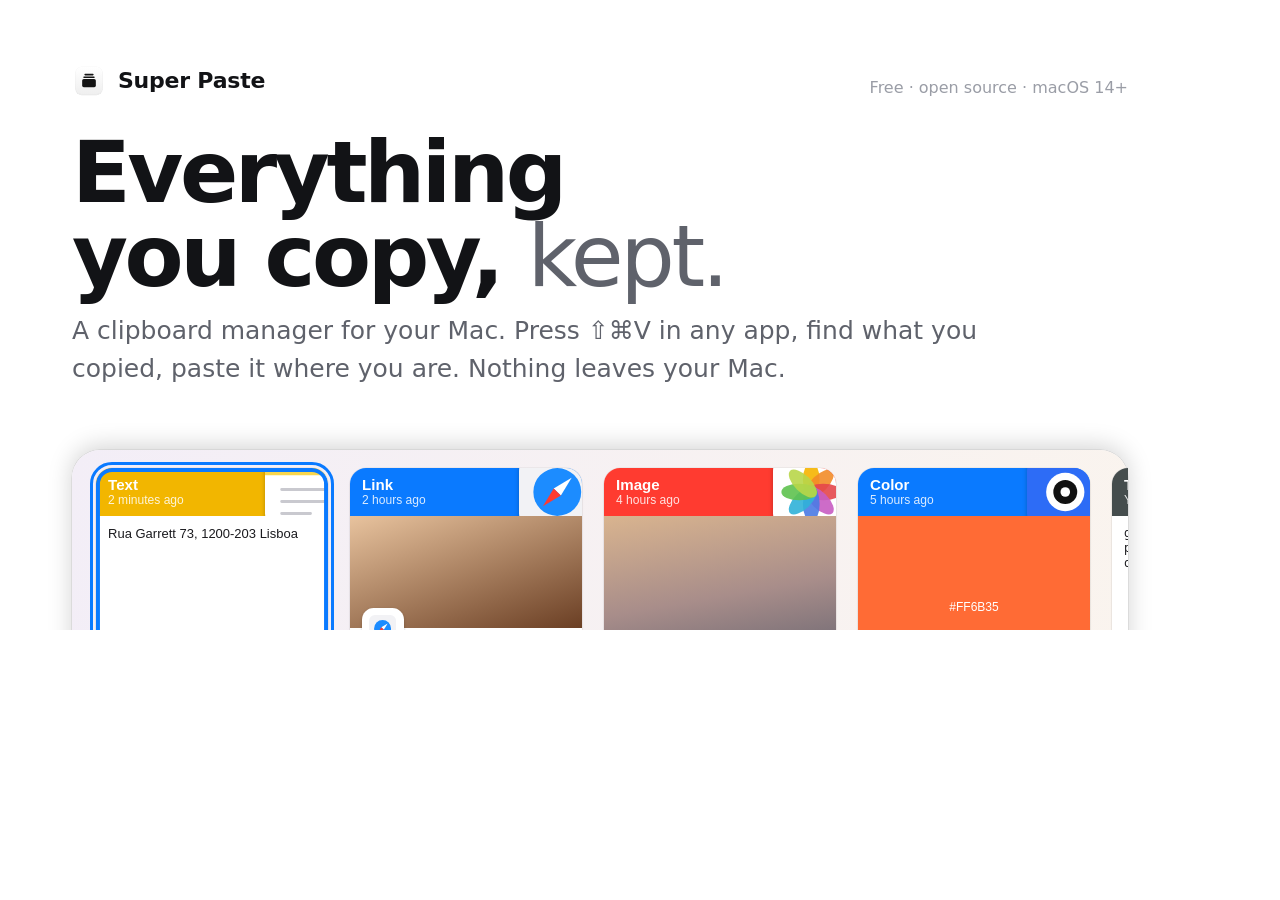
==== website/og.html @ 0ab84633 "Website: a desktop-scene hero and a section for every feature A coded macOS desktop in which a copy " ====
<!doctype html>
<html lang="en"><head><meta charset="utf-8"><title>og image source: render at 1200×630 for og.png</title>
<link rel="stylesheet" href="styles.css">
<style>
  html, body { margin: 0; width: 1200px; height: 630px; overflow: hidden; background: #fff; }
  .og { position: relative; width: 1200px; height: 630px; padding: 64px 72px 0; }
  .og .brand { font-size: 22px; gap: 12px; }
  .og .brand img { width: 34px; height: 34px; }
  .og h1 { margin: 24px 0 14px; font-size: 86px; }
  .og .lead { font-size: 25px; max-width: 920px; }
  .og .strip { left: 72px; right: 72px; bottom: -120px; height: 300px; transform: none; z-index: 1; border-radius: 28px; }
  .og .cards { padding: 18px 24px; gap: 22px; }
  .og .cards .card { --side: 232px; width: 232px; height: 232px; }
  .og .fine { position: absolute; right: 72px; top: 76px; font-size: 16px; }
</style></head>
<body>
<svg width="0" height="0" style="position:absolute" aria-hidden="true"><defs>
<symbol id="ic-safari" viewBox="0 0 64 64"><rect width="64" height="64" rx="14" fill="#F2F2F5"/><circle cx="32" cy="32" r="20" fill="#1C8CFF"/><path d="M44 20 L35 35 L29 29 Z" fill="#fff"/><path d="M20 44 L29 29 L35 35 Z" fill="#FF3B30"/></symbol>
<symbol id="ic-notes" viewBox="0 0 64 64"><rect width="64" height="64" rx="14" fill="#fff"/><rect width="64" height="18" fill="#F9D64C"/><rect width="64" height="14" rx="14" fill="#F9D64C"/><path d="M14 30h36M14 40h36M14 50h24" stroke="#C9C9CF" stroke-width="2.5" stroke-linecap="round"/></symbol>
<symbol id="ic-mail" viewBox="0 0 64 64"><rect width="64" height="64" rx="14" fill="#2F86F6"/><rect x="12" y="18" width="40" height="28" rx="5" fill="#fff"/><path d="M14 22 L32 36 L50 22" fill="none" stroke="#1E7CF2" stroke-width="2.5" stroke-linejoin="round"/></symbol>
<symbol id="ic-photos" viewBox="0 0 64 64"><rect width="64" height="64" rx="14" fill="#fff"/><g transform="translate(32 32)"><ellipse rx="7" ry="15" cy="-10" fill="#F5B400" opacity=".9"/><ellipse rx="7" ry="15" cy="-10" fill="#F28C28" opacity=".9" transform="rotate(45)"/><ellipse rx="7" ry="15" cy="-10" fill="#E5464B" opacity=".9" transform="rotate(90)"/><ellipse rx="7" ry="15" cy="-10" fill="#C85CC2" opacity=".9" transform="rotate(135)"/><ellipse rx="7" ry="15" cy="-10" fill="#4B7BE5" opacity=".9" transform="rotate(180)"/><ellipse rx="7" ry="15" cy="-10" fill="#30B2D9" opacity=".9" transform="rotate(225)"/><ellipse rx="7" ry="15" cy="-10" fill="#5FC24F" opacity=".9" transform="rotate(270)"/><ellipse rx="7" ry="15" cy="-10" fill="#B8D64A" opacity=".9" transform="rotate(315)"/></g></symbol>
<symbol id="ic-meter" viewBox="0 0 64 64"><rect width="64" height="64" rx="14" fill="#2D6CF6"/><circle cx="32" cy="32" r="16" fill="#fff"/><circle cx="32" cy="32" r="10" fill="#111"/><circle cx="32" cy="32" r="4" fill="#fff"/></symbol>
<symbol id="ic-terminal" viewBox="0 0 64 64"><rect width="64" height="64" rx="14" fill="#2B2B2E"/><rect x="6" y="10" width="52" height="44" rx="6" fill="#111"/><path d="M14 22l8 6-8 6" fill="none" stroke="#fff" stroke-width="3" stroke-linecap="round" stroke-linejoin="round"/><path d="M26 36h12" stroke="#fff" stroke-width="3" stroke-linecap="round"/></symbol>
</defs></svg>
<div class="og">
  <a class="brand"><img src="icon.svg" alt="">Super Paste</a>
  <span class="fine">Free · open source · macOS 14+</span>
  <h1>Everything you copy, <span class="lite">kept.</span></h1>
  <p class="lead">A clipboard manager for your Mac. Press ⇧⌘V in any app, find what you copied, paste it where you are. Nothing leaves your Mac.</p>
  <div class="strip open" style="--k: 12px">
    <div class="cards">
      <article class="card sel"><div class="card-hd" style="--hdr:#F2B600"><div class="lab"><b>Text</b><span>2 minutes ago</span></div><svg class="app" viewBox="0 0 64 64"><use href="#ic-notes"/></svg></div><div class="card-bd text">Rua Garrett 73, 1200-203 Lisboa</div><div class="card-ft">31 characters</div></article>
      <article class="card"><div class="card-hd" style="--hdr:#0A7AFF"><div class="lab"><b>Link</b><span>2 hours ago</span></div><svg class="app" viewBox="0 0 64 64"><use href="#ic-safari"/></svg></div><div class="card-bd link"><div class="pv" style="--pv:linear-gradient(160deg,#e8c39e,#6b3f24)"><div class="fav"><svg viewBox="0 0 64 64"><use href="#ic-safari"/></svg></div></div><div class="meta"><b>Cabin near Muir Woods with a view</b><span>airbnb.com</span></div></div></article>
      <article class="card"><div class="card-hd" style="--hdr:#FF3B30"><div class="lab"><b>Image</b><span>4 hours ago</span></div><svg class="app" viewBox="0 0 64 64"><use href="#ic-photos"/></svg></div><div class="card-bd image" style="--img:linear-gradient(170deg,#d9b48f,#a88d8a 45%,#4f5566)"><span class="pill">4032 × 3024</span></div></article>
      <article class="card"><div class="card-hd" style="--hdr:#0A7AFF"><div class="lab"><b>Color</b><span>5 hours ago</span></div><svg class="app" viewBox="0 0 64 64"><use href="#ic-meter"/></svg></div><div class="card-bd color" style="--c:#FF6B35;--on:#fff">#FF6B35</div></article>
      <article class="card"><div class="card-hd" style="--hdr:#454D4D"><div class="lab"><b>Text</b><span>Yesterday</span></div><svg class="app" viewBox="0 0 64 64"><use href="#ic-terminal"/></svg></div><div class="card-bd text mono">git rebase -i HEAD~3 && git push --force-with-lease origin strip</div><div class="card-ft">64 characters</div></article>
    </div>
  </div>
</div>
</body></html>
---- website/styles.css ----
/* Super Paste website.
   Type: Onest (display + body), JetBrains Mono (keys, tokens, code).
   Colour: a clean base with the product's own card-header family as the accent set; the selection-ring blue is the
   one UI accent. Every demo is built from the same .card component the strip uses. */

@font-face {
  font-family: "Onest";
  src: url("fonts/onest.woff2") format("woff2");
  font-weight: 300 800;
  font-display: swap;
}
@font-face {
  font-family: "JetBrains Mono";
  src: url("fonts/jetbrains-mono.woff2") format("woff2");
  font-weight: 400 600;
  font-display: swap;
}

:root {
  color-scheme: light;
  --bg: #FFFFFF;
  --bg-2: #F5F5F8;
  --bg-3: #EBEBF0;
  --ink: #121316;
  --ink-2: #5F626B;
  --ink-3: #9A9DA6;
  --hair: #E4E5EA;
  --hair-2: #D2D3D9;
  --card: #FFFFFF;
  --accent: #0A7AFF;
  --accent-ink: #FFFFFF;
  --strip-a: #F3EEF7;
  --strip-b: #FAF4EE;
  --strip-ink: #1A1A1E;
  --glass: rgba(255, 255, 255, 0.55);
  --shadow: 0 1px 2px rgba(10, 12, 20, 0.06), 0 8px 24px -12px rgba(10, 12, 20, 0.18);
  --shadow-lg: 0 2px 4px rgba(10, 12, 20, 0.06), 0 30px 60px -30px rgba(10, 12, 20, 0.35);
  --check-a: #FFFFFF;
  --check-b: #E8E8EC;

  /* Card header family: SPColor.pinboardHex and AppColor.known, with #62A9F5/#F0554D remapped to the system colours. */
  --h-blue: #0A7AFF;
  --h-red: #FF3B30;
  --h-orange: #FA9214;
  --h-yellow: #FAB700;
  --h-green: #52CC64;
  --h-purple: #B663E0;
  --h-pink: #FA506F;
  --h-gray: #8F8F93;
  --h-terminal: #454D4D;
  --h-notes: #F2B600;

  --display: "Onest", ui-sans-serif, system-ui, -apple-system, sans-serif;
  --sans: "Onest", ui-sans-serif, system-ui, -apple-system, sans-serif;
  --mono: "JetBrains Mono", ui-monospace, "SF Mono", Menlo, monospace;
  --ui: -apple-system, BlinkMacSystemFont, "SF Pro Text", "Helvetica Neue", "Onest", sans-serif;

  --gutter: clamp(16px, 4vw, 48px);
  --max: 1200px;
  --ease: cubic-bezier(0.2, 0.8, 0.2, 1);
  --nav-h: 56px;
}

@media (prefers-color-scheme: dark) {
  :root:not([data-theme="light"]) {
    color-scheme: dark;
    --bg: #0E0F12;
    --bg-2: #16171B;
    --bg-3: #1F2026;
    --ink: #F1F1F4;
    --ink-2: #A3A6B0;
    --ink-3: #6B6E78;
    --hair: #26272E;
    --hair-2: #34353D;
    --card: #1C1C1E;
    --accent: #3B8EFF;
    --strip-a: #1C1724;
    --strip-b: #221B1E;
    --strip-ink: #F2F2F4;
    --glass: rgba(30, 30, 36, 0.6);
    --shadow: 0 1px 2px rgba(0, 0, 0, 0.4), 0 8px 24px -12px rgba(0, 0, 0, 0.6);
    --shadow-lg: 0 2px 4px rgba(0, 0, 0, 0.5), 0 30px 60px -30px rgba(0, 0, 0, 0.8);
    --check-a: #2A2A2E;
    --check-b: #1E1E22;
    --h-gray: #98989D;
  }
}
:root[data-theme="dark"] {
  color-scheme: dark;
  --bg: #0E0F12;
  --bg-2: #16171B;
  --bg-3: #1F2026;
  --ink: #F1F1F4;
  --ink-2: #A3A6B0;
  --ink-3: #6B6E78;
  --hair: #26272E;
  --hair-2: #34353D;
  --card: #1C1C1E;
  --accent: #3B8EFF;
  --strip-a: #1C1724;
  --strip-b: #221B1E;
  --strip-ink: #F2F2F4;
  --glass: rgba(30, 30, 36, 0.6);
  --shadow: 0 1px 2px rgba(0, 0, 0, 0.4), 0 8px 24px -12px rgba(0, 0, 0, 0.6);
  --shadow-lg: 0 2px 4px rgba(0, 0, 0, 0.5), 0 30px 60px -30px rgba(0, 0, 0, 0.8);
  --check-a: #2A2A2E;
  --check-b: #1E1E22;
  --h-gray: #98989D;
}

/* ---------- Base ---------- */

*, *::before, *::after { box-sizing: border-box; }
html { -webkit-text-size-adjust: 100%; scroll-behavior: smooth; scroll-padding-top: calc(var(--nav-h) + 16px); }
@media (prefers-reduced-motion: reduce) { html { scroll-behavior: auto; } }

body {
  margin: 0;
  background: var(--bg);
  color: var(--ink);
  font: 400 16px/1.55 var(--sans);
  -webkit-font-smoothing: antialiased;
  text-rendering: optimizeLegibility;
  overflow-x: clip;
}

a { color: inherit; text-decoration: underline; text-decoration-color: var(--hair-2); text-underline-offset: 3px; text-decoration-thickness: 1px; }
a:hover { text-decoration-color: currentColor; }
p { margin: 0 0 1em; text-wrap: pretty; }
h1, h2, h3, h4 { margin: 0; font-family: var(--display); text-wrap: balance; }
strong { font-weight: 600; }
code { font: 0.9em/1.4 var(--mono); }
p code, li code, td code, dd code { overflow-wrap: anywhere; padding: 1px 6px; border-radius: 6px; background: var(--bg-3); color: var(--ink); font-size: 0.85em; }
ul, ol { padding-left: 1.2em; }
:focus-visible { outline: 2px solid var(--accent); outline-offset: 3px; border-radius: 4px; }
button { font: inherit; color: inherit; }
img, svg { display: block; }
hr { border: 0; border-top: 1px solid var(--hair); margin: 0; }

.vh { position: absolute !important; width: 1px; height: 1px; margin: -1px; padding: 0; border: 0; overflow: hidden; clip: rect(0 0 0 0); white-space: nowrap; }
.skip { position: absolute; left: 16px; top: -64px; z-index: 100; padding: 10px 14px; border-radius: 8px; background: var(--ink); color: var(--bg); text-decoration: none; }
.skip:focus { top: 12px; }

.wrap { max-width: var(--max); margin: 0 auto; padding: 0 var(--gutter); }

kbd {
  display: inline-flex; align-items: center; justify-content: center;
  min-width: 1.75em; height: 1.75em; padding: 0 0.45em;
  border: 1px solid var(--hair-2); border-bottom-width: 2px; border-radius: 6px;
  background: var(--bg); color: var(--ink);
  font: 500 0.82em/1 var(--mono), system-ui;
  white-space: nowrap; vertical-align: -0.2em;
}
kbd + kbd { margin-left: 3px; }

/* Buttons */
.btn {
  display: inline-flex; align-items: center; gap: 8px;
  height: 44px; padding: 0 20px; border-radius: 12px; border: 1px solid transparent;
  font-weight: 600; font-size: 15px; text-decoration: none; cursor: pointer; white-space: nowrap;
  transition: transform 0.15s var(--ease), background 0.15s, border-color 0.15s;
}
.btn:active { transform: translateY(1px); }
.btn-primary { background: var(--ink); color: var(--bg); }
.btn-primary:hover { background: var(--accent); color: #fff; }
.btn-quiet { background: var(--bg); border-color: var(--hair-2); }
.btn-quiet:hover { background: var(--bg-2); }
.btn-sm { height: 34px; padding: 0 12px; font-size: 13px; border-radius: 9px; }
.btn[disabled] { opacity: 0.45; cursor: default; pointer-events: none; }

/* ---------- Nav ---------- */

.nav {
  position: sticky; top: 0; z-index: 50;
  height: var(--nav-h);
  background: color-mix(in srgb, var(--bg) 80%, transparent);
  backdrop-filter: saturate(1.4) blur(14px); -webkit-backdrop-filter: saturate(1.4) blur(14px);
  border-bottom: 1px solid var(--hair);
}
.nav .wrap { display: grid; grid-template-columns: auto 1fr auto; align-items: center; gap: 16px; height: 100%; }
.brand { display: inline-flex; align-items: center; gap: 10px; font-weight: 700; text-decoration: none; letter-spacing: -0.01em; }
.brand img { width: 26px; height: 26px; }
.nav-links { display: flex; min-width: 0; gap: 0; overflow-x: auto; scrollbar-width: none; -ms-overflow-style: none; mask-image: linear-gradient(90deg, transparent, #000 12px, #000 calc(100% - 12px), transparent); padding: 0 12px; }
.nav-links::-webkit-scrollbar { display: none; }
.nav-links a { flex: none; padding: 6px 8px; border-radius: 8px; font-size: 13px; font-weight: 500; color: var(--ink-2); text-decoration: none; }
.nav-links a:hover { color: var(--ink); background: var(--bg-2); }
.nav-links a[aria-current="true"] { color: var(--ink); background: var(--bg-3); }
.nav-end { display: flex; align-items: center; gap: 8px; }
.icon-btn { display: inline-grid; place-items: center; width: 36px; height: 36px; border-radius: 10px; border: 1px solid transparent; background: transparent; cursor: pointer; }
.icon-btn:hover { background: var(--bg-2); border-color: var(--hair); }
.icon-btn svg { width: 18px; height: 18px; fill: none; stroke: currentColor; stroke-width: 1.8; stroke-linecap: round; stroke-linejoin: round; }
.theme-btn .moon { display: none; }
:root[data-theme="dark"] .theme-btn .sun { display: none; }
:root[data-theme="dark"] .theme-btn .moon { display: block; }
@media (prefers-color-scheme: dark) {
  :root:not([data-theme="light"]) .theme-btn .sun { display: none; }
  :root:not([data-theme="light"]) .theme-btn .moon { display: block; }
}
.nav .btn { height: 36px; padding: 0 14px; font-size: 14px; border-radius: 10px; }
@media (max-width: 720px) { .nav .btn-label { display: none; } .nav .btn { width: 36px; padding: 0; justify-content: center; } }

/* ---------- Hero ---------- */

.hero { padding-top: clamp(40px, 7vw, 96px); }
.hero-copy { max-width: 840px; }
.eyebrow {
  display: inline-flex; align-items: center; flex-wrap: wrap; gap: 4px 8px; max-width: 100%;
  min-height: 28px; padding: 4px 10px 4px 8px; border-radius: 8px; line-height: 1.3;
  background: var(--bg-2); border: 1px solid var(--hair);
  font: 500 12.5px/1 var(--mono); color: var(--ink-2); letter-spacing: 0.01em;
}
.eyebrow::before { content: ""; flex: none; width: 14px; height: 14px; border-radius: 4px; background: var(--hdr, var(--accent)); }
.eyebrow kbd { height: 20px; min-width: 20px; font-size: 11.5px; border-radius: 5px; }
h1 {
  margin: 20px 0 18px;
  font-size: clamp(42px, 7.2vw, 92px); font-weight: 700; line-height: 0.98; letter-spacing: -0.04em;
}
h1 .lite { font-weight: 400; color: var(--ink-2); }
.lead { font-size: clamp(17px, 1.6vw, 21px); line-height: 1.5; color: var(--ink-2); max-width: 62ch; }
.lead strong { color: var(--ink); font-weight: 600; }
.cta { display: flex; flex-wrap: wrap; align-items: center; gap: 12px; margin: 28px 0 10px; }
.cmd {
  display: inline-flex; align-items: center; gap: 10px; max-width: 100%; min-width: 0;
  height: 44px; padding: 0 6px 0 14px; border-radius: 12px;
  background: var(--bg-2); border: 1px solid var(--hair);
}
.cmd code { min-width: 0; font-size: 13px; color: var(--ink); white-space: nowrap; overflow: hidden; text-overflow: ellipsis; }
.cmd code .dim { color: var(--ink-3); }
.cmd .btn { height: 32px; border-radius: 8px; padding: 0 10px; font-size: 13px; }
.fine { font-size: 13px; color: var(--ink-3); }
.fine a { color: var(--ink-2); }

/* The desktop scene. Geometry is in --k (1% of a 1440-wide screen) so it scales with the container. */
.scene-wrap { margin-top: clamp(28px, 4vw, 56px); }
.scene {
  position: relative; container-type: inline-size;
  aspect-ratio: 16 / 10; border-radius: 18px; overflow: hidden;
  border: 1px solid var(--hair-2); box-shadow: var(--shadow-lg);
  background: #0f1f3d;
  --k: 1cqw;
  --side: calc(16.1 * var(--k));
  --font: calc(0.93 * var(--k));
  font-family: var(--ui);
  color: #111;
  user-select: none;
}
.scene * { box-sizing: border-box; }
/* .scene is the container, so its own scale switches on a media query. */
@media (max-width: 700px) {
  /* Compact size class (ui-reference §4.2): no footer strip. */
  .scene { --k: 1.75cqw; --font: max(calc(0.93 * var(--k)), 8px); aspect-ratio: 4 / 3.4; }
  .scene .card-ft { display: none; }
  .scene .card { font-size: 8.5px; } .scene .card-hd .lab b { font-size: 9.5px; } .scene .card-hd .lab span { font-size: 8px; }
}
.wallpaper { position: absolute; inset: 0; width: 100%; height: 100%; }
.menubar {
  position: absolute; top: 0; left: 0; right: 0; height: calc(2.6 * var(--k));
  display: flex; align-items: center; gap: calc(1.4 * var(--k)); padding: 0 calc(1.2 * var(--k));
  background: rgba(255, 255, 255, 0.18); backdrop-filter: blur(20px); -webkit-backdrop-filter: blur(20px);
  color: #fff; font-size: var(--font); font-weight: 500; letter-spacing: -0.01em;
  text-shadow: 0 1px 2px rgba(0, 0, 0, 0.25);
}
.menubar .apple { width: calc(1.1 * var(--k)); height: calc(1.1 * var(--k)); }
.menubar .appname { font-weight: 700; }
.menubar .spacer { flex: 1; }
.menubar .sp-status { display: inline-flex; align-items: center; gap: calc(0.4 * var(--k)); }
.menubar .sp-status svg { width: calc(1.25 * var(--k)); height: calc(1.25 * var(--k)); transition: transform 0.25s var(--ease); }
.menubar .sp-status.pulse svg { transform: translateY(-15%) rotate(-8deg); }
.menubar .mb-icon { width: calc(1.15 * var(--k)); height: calc(1.15 * var(--k)); fill: #fff; }
.menubar .clock { font-variant-numeric: tabular-nums; }

.win {
  position: absolute; border-radius: calc(0.85 * var(--k)); overflow: hidden;
  background: #fff; color: #111;
  box-shadow: 0 0 0 0.5px rgba(0, 0, 0, 0.2), 0 calc(1.5 * var(--k)) calc(4 * var(--k)) rgba(0, 0, 0, 0.35);
  font-size: var(--font); line-height: 1.4;
  transition: transform 0.4s var(--ease), opacity 0.4s;
}
.win.back { filter: brightness(0.97); }
.win-bar { display: flex; align-items: center; gap: calc(0.55 * var(--k)); height: calc(2.7 * var(--k)); padding: 0 calc(0.9 * var(--k)); background: #F3F3F5; border-bottom: 1px solid #DADADF; }
.lights { display: flex; gap: calc(0.5 * var(--k)); }
.lights i { width: calc(0.85 * var(--k)); height: calc(0.85 * var(--k)); border-radius: 50%; background: #D9D9DE; }
.win.front .lights i:nth-child(1) { background: #FF5F57; }
.win.front .lights i:nth-child(2) { background: #FEBC2E; }
.win.front .lights i:nth-child(3) { background: #28C840; }
.win-title { flex: 1; text-align: center; font-weight: 600; color: #555; font-size: calc(0.9 * var(--font)); }
.win-tools { display: flex; gap: calc(0.5 * var(--k)); }
.win-tools i { width: calc(1.5 * var(--k)); height: calc(1.15 * var(--k)); border-radius: calc(0.25 * var(--k)); background: #E3E3E8; }

/* Notes */
.win-notes { left: calc(4 * var(--k)); top: calc(6 * var(--k)); width: calc(44 * var(--k)); height: calc(36 * var(--k)); background: #FFFDF5; }
.win-notes .win-bar { background: #F7F3E6; border-color: #E6E0CC; }
.notes-body { padding: calc(1.4 * var(--k)) calc(1.8 * var(--k)); }
.notes-body h4 { font-family: inherit; font-size: calc(1.5 * var(--font)); font-weight: 700; margin: 0 0 calc(0.4 * var(--k)); }
.notes-body .date { color: #8a8a8a; font-size: calc(0.85 * var(--font)); margin-bottom: calc(1 * var(--k)); }
.notes-body p { margin: 0 0 calc(0.6 * var(--k)); }
.sel { border-radius: 2px; transition: background 0.2s; }
.sel.on { background: rgba(10, 122, 255, 0.28); }

/* Mail */
.win-mail { left: calc(31 * var(--k)); top: calc(10 * var(--k)); width: calc(58 * var(--k)); height: calc(46 * var(--k)); }
.mail-head { padding: calc(0.4 * var(--k)) calc(1.4 * var(--k)) 0; border-bottom: 1px solid #E6E6EA; }
.mail-head div { display: flex; gap: calc(0.6 * var(--k)); padding: calc(0.5 * var(--k)) 0; border-bottom: 1px solid #EEEEF2; }
.mail-head div:last-child { border-bottom: 0; }
.mail-head b { color: #8a8a8e; font-weight: 500; min-width: calc(5 * var(--k)); }
.mail-head .pill { background: #E8F0FF; color: #1A4FB5; border-radius: 999px; padding: 0 calc(0.6 * var(--k)); }
.mail-body { padding: calc(1 * var(--k)) calc(1.4 * var(--k)); white-space: pre-wrap; }
.mail-body .ins { display: inline; }
.caret { display: inline-block; width: 1px; height: 1.1em; background: #111; vertical-align: -0.15em; animation: blink 1s steps(2) infinite; }
@keyframes blink { 50% { opacity: 0; } }

/* The strip */
.strip {
  position: absolute; z-index: 4; left: calc(0.55 * var(--k)); right: calc(0.55 * var(--k)); bottom: calc(0.55 * var(--k));
  height: calc(23 * var(--k)); border-radius: calc(1.8 * var(--k));
  background: linear-gradient(100deg, var(--strip-a), var(--strip-b));
  box-shadow: 0 0 0 0.5px rgba(0, 0, 0, 0.12), 0 calc(-0.3 * var(--k)) calc(2 * var(--k)) rgba(0, 0, 0, 0.18);
  color: var(--strip-ink);
  transform: translateY(calc(100% + 1 * var(--k)));
  transition: transform 0.15s cubic-bezier(0.2, 0.8, 0.2, 1);
}
.strip.open { transform: none; }
.strip.closing { transition: transform 0.2s ease-in-out; }
.strip-bar { position: relative; display: flex; align-items: center; justify-content: center; height: calc(4.2 * var(--k)); gap: calc(0.55 * var(--k)); }
.strip-bar .tabs { display: flex; gap: calc(0.55 * var(--k)); align-items: center; }
.strip-bar .search { position: absolute; left: calc(1.1 * var(--k)); top: 50%; translate: 0 -50%; width: calc(2.2 * var(--k)); height: calc(2.2 * var(--k)); display: grid; place-items: center; }
.strip-bar .more { position: absolute; right: calc(1.1 * var(--k)); top: 50%; translate: 0 -50%; font-weight: 700; letter-spacing: 0.05em; font-size: calc(1.2 * var(--font)); }
.strip-bar svg { width: calc(1.2 * var(--k)); height: calc(1.2 * var(--k)); stroke: currentColor; fill: none; stroke-width: 1.6; stroke-linecap: round; }
.chip { display: inline-flex; align-items: center; gap: calc(0.3 * var(--k)); height: calc(1.95 * var(--k)); padding: 0 calc(0.55 * var(--k)); border-radius: 999px; font-size: var(--font); font-weight: 500; }
.chip.on { background: rgba(0, 0, 0, 0.1); }
:root[data-theme="dark"] .chip.on { background: rgba(255, 255, 255, 0.12); }
.chip .dot { width: calc(0.85 * var(--k)); height: calc(0.85 * var(--k)); border-radius: 50%; background: var(--c); }
.chip svg { width: calc(1 * var(--k)); height: calc(1 * var(--k)); }

.cards { display: flex; gap: calc(1.65 * var(--k)); padding: calc(0.55 * var(--k)) calc(1.65 * var(--k)) calc(1.65 * var(--k)); overflow: hidden; }
.cards .card { flex: none; width: var(--side); height: var(--side); }

/* ---------- The card component (ui-reference §4) ---------- */

.card {
  position: relative; display: flex; flex-direction: column;
  width: var(--side, 232px); height: var(--side, 232px);
  border-radius: calc(var(--side, 232px) * 0.069); overflow: hidden;
  background: var(--card); color: var(--strip-ink, var(--ink));
  box-shadow: 0 0 0 0.5px rgba(0, 0, 0, 0.08), 0 1px 2px rgba(0, 0, 0, 0.08);
  font-family: var(--ui); font-size: max(calc(var(--side, 232px) * 0.056), 8.5px); line-height: 1.3;
  transition: transform 0.25s var(--ease), opacity 0.25s;
}
.card.sel::after {
  content: ""; position: absolute; inset: 0; pointer-events: none;
  border-radius: inherit; box-shadow: 0 0 0 calc(var(--side, 232px) * 0.017) var(--accent) inset;
}
.card.sel { outline: calc(var(--side, 232px) * 0.017) solid var(--accent); outline-offset: calc(var(--side, 232px) * 0.017); }
.card-hd {
  position: relative; flex: none; display: flex; align-items: center; height: calc(var(--side, 232px) * 0.207);
  padding-left: calc(var(--side, 232px) * 0.052); background: var(--hdr, var(--h-gray)); color: #fff; overflow: hidden;
}
.card-hd .lab { display: flex; flex-direction: column; line-height: 1.15; min-width: 0; }
.card-hd .lab b { font-weight: 600; font-size: calc(var(--side, 232px) * 0.065); }
.card-hd .lab span { opacity: 0.85; font-size: calc(var(--side, 232px) * 0.052); white-space: nowrap; }
.card-hd .app { position: absolute; right: calc(var(--side, 232px) * -0.06); top: 50%; translate: 0 -50%; width: calc(var(--side, 232px) * 0.33); height: calc(var(--side, 232px) * 0.33); filter: drop-shadow(0 1px 2px rgba(0, 0, 0, 0.25)); }
.card-hd .pin { position: absolute; right: calc(var(--side, 232px) * 0.052); width: calc(var(--side, 232px) * 0.052); height: calc(var(--side, 232px) * 0.052); border-radius: 50%; background: #fff; opacity: 0.9; }
.card-bd { flex: 1; min-height: 0; position: relative; overflow: hidden; }
.card-bd.text { padding: calc(var(--side, 232px) * 0.043) calc(var(--side, 232px) * 0.052); white-space: pre-wrap; word-break: break-word; font-size: calc(var(--side, 232px) * 0.056); }
.card-bd.text.mono { font-family: var(--mono); font-size: calc(var(--side, 232px) * 0.05); }
.card-bd.rich { background: var(--rbg, #FFF9E6); }
.card-bd.rich b { font-weight: 700; } .card-bd.rich i { font-style: italic; } .card-bd.rich u { text-decoration: underline; }
.card-ft {
  flex: none; height: calc(var(--side, 232px) * 0.125); display: flex; align-items: flex-end; justify-content: center;
  padding-bottom: calc(var(--side, 232px) * 0.043); color: var(--ink-2); font-size: calc(var(--side, 232px) * 0.052);
  background: linear-gradient(to bottom, transparent, var(--card) 60%);
  position: relative; margin-top: calc(var(--side, 232px) * -0.1);
}
.card-bd.link { display: flex; flex-direction: column; }
.card-bd.link .pv { flex: 1; min-height: 0; background: var(--pv, linear-gradient(160deg, #e7c9a3, #7a4b2b)); position: relative; }
.card-bd.link .pv .fav { position: absolute; left: calc(var(--side, 232px) * 0.052); bottom: calc(var(--side, 232px) * -0.09); width: calc(var(--side, 232px) * 0.18); height: calc(var(--side, 232px) * 0.18); border-radius: calc(var(--side, 232px) * 0.05); background: #fff; display: grid; place-items: center; box-shadow: 0 1px 3px rgba(0, 0, 0, 0.2); }
.card-bd.link .pv .fav svg { width: 65%; height: 65%; }
.card-bd.link .meta { padding: calc(var(--side, 232px) * 0.12) calc(var(--side, 232px) * 0.052) calc(var(--side, 232px) * 0.043); }
.card-bd.link .meta b { display: block; font-weight: 600; white-space: nowrap; overflow: hidden; text-overflow: ellipsis; }
.card-bd.link .meta span { color: var(--ink-2); font-size: calc(var(--side, 232px) * 0.052); }
.card-bd.image { background: var(--img, linear-gradient(160deg, #d9b48f 0%, #6f6f80 100%)); }
.card-bd.image .pill, .card-bd .badge {
  position: absolute; bottom: calc(var(--side, 232px) * 0.034); height: calc(var(--side, 232px) * 0.078); padding: 0 calc(var(--side, 232px) * 0.03);
  border-radius: 999px; background: rgba(40, 40, 44, 0.55); color: #fff; backdrop-filter: blur(6px);
  font-size: calc(var(--side, 232px) * 0.05); display: inline-flex; align-items: center; white-space: nowrap;
}
.card-bd.image .pill { left: 50%; translate: -50% 0; }
.card .badge { position: absolute; right: calc(var(--side, 232px) * 0.034); bottom: calc(var(--side, 232px) * 0.034); min-width: calc(var(--side, 232px) * 0.078); justify-content: center; background: var(--bg-3); color: var(--ink-2); opacity: 0; transition: opacity 0.15s; }
.show-badges .card .badge { opacity: 1; }
.card-bd.color { display: grid; place-items: center; background: var(--c); color: var(--on, #fff); font-size: calc(var(--side, 232px) * 0.052); }
.card-bd.files { display: flex; flex-direction: column; align-items: flex-start; padding: calc(var(--side, 232px) * 0.06) calc(var(--side, 232px) * 0.052); gap: calc(var(--side, 232px) * 0.03); }
.card-bd.files .ficon { width: calc(var(--side, 232px) * 0.28); height: calc(var(--side, 232px) * 0.34); }
.card-bd.files b { font-weight: 600; margin-top: auto; }
.card-bd.files span { color: var(--ink-2); font-size: calc(var(--side, 232px) * 0.05); direction: rtl; text-align: left; white-space: nowrap; overflow: hidden; text-overflow: ellipsis; max-width: 100%; }
.card-bd.plain-ind { position: absolute; }

/* App glyphs: rounded squares drawn with CSS/SVG. */
.app-ic { border-radius: 22%; }

/* Key chips that appear over the scene */
.keyhint {
  position: absolute; z-index: 5; display: inline-flex; align-items: center; gap: calc(0.4 * var(--k));
  padding: calc(0.45 * var(--k)) calc(0.8 * var(--k)); border-radius: calc(0.8 * var(--k));
  background: rgba(20, 20, 24, 0.86); color: #fff; backdrop-filter: blur(8px);
  font: 600 calc(1.15 * var(--font)) / 1 var(--mono), system-ui;
  opacity: 0; transform: translateY(6px) scale(0.96); transition: opacity 0.2s, transform 0.25s var(--ease);
  pointer-events: none;
}
.keyhint.on { opacity: 1; transform: none; }
.keyhint kbd { height: auto; min-width: 0; padding: calc(0.3 * var(--k)) calc(0.5 * var(--k)); border: 1px solid rgba(255, 255, 255, 0.35); border-bottom-width: 2px; background: rgba(255, 255, 255, 0.12); color: #fff; font-size: inherit; border-radius: calc(0.4 * var(--k)); }
.keyhint .lbl { opacity: 0.75; font-family: var(--ui); font-weight: 500; }
.keyhint.k-copy { left: calc(30 * var(--k)); top: calc(26 * var(--k)); }
.keyhint.k-open { right: calc(3 * var(--k)); bottom: calc(25 * var(--k)); }
.keyhint.k-arrows { right: calc(3 * var(--k)); bottom: calc(25 * var(--k)); }
.keyhint.k-return { right: calc(3 * var(--k)); bottom: calc(25 * var(--k)); }
.keyhint.k-dbl { right: calc(3 * var(--k)); bottom: calc(25 * var(--k)); }

.pointer { position: absolute; z-index: 6; width: calc(1.6 * var(--k)); height: calc(2.2 * var(--k)); left: calc(50 * var(--k)); top: calc(30 * var(--k)); transition: left 0.6s var(--ease), top 0.6s var(--ease); pointer-events: none; filter: drop-shadow(0 1px 1px rgba(0, 0, 0, 0.4)); }
.pointer.click { animation: click 0.18s ease-out 2; }
@keyframes click { 50% { transform: scale(0.85); } }

.hud {
  position: absolute; z-index: 5; left: 50%; bottom: calc(26 * var(--k)); translate: -50% 0;
  width: calc(9 * var(--k)); height: calc(9 * var(--k)); border-radius: calc(1.4 * var(--k));
  background: rgba(240, 240, 244, 0.85); backdrop-filter: blur(16px); color: #333;
  display: grid; place-content: center; justify-items: center; gap: calc(0.4 * var(--k));
  font-size: calc(1.1 * var(--font)); font-weight: 500;
  opacity: 0; transition: opacity 0.25s;
}
.hud.on { opacity: 1; }
.hud svg { width: calc(4 * var(--k)); height: calc(4 * var(--k)); stroke: #333; fill: none; stroke-width: 1.5; stroke-linecap: round; stroke-linejoin: round; }

.scene-steps { display: flex; flex-wrap: wrap; gap: 6px; align-items: center; margin-top: 14px; }
.scene-steps .step { height: 32px; padding: 0 12px; border-radius: 999px; border: 1px solid var(--hair); background: var(--bg); color: var(--ink-2); font-size: 13px; font-weight: 500; cursor: pointer; display: inline-flex; align-items: center; gap: 8px; }
.scene-steps .step .n { font: 500 11px/1 var(--mono); color: var(--ink-3); }
.scene-steps .step[aria-current="step"] { border-color: var(--ink); color: var(--ink); background: var(--bg-2); }
.scene-steps .sp { flex: 1; }
.scene-steps .replay { gap: 6px; }

/* ---------- Sections ---------- */

.sec { padding: clamp(48px, 7vw, 96px) 0; border-top: 1px solid var(--hair); scroll-margin-top: var(--nav-h); }
.sec-head { max-width: 760px; margin-bottom: clamp(28px, 4vw, 48px); }
h2 { margin: 16px 0 14px; font-size: clamp(30px, 4.2vw, 50px); font-weight: 700; line-height: 1.04; letter-spacing: -0.035em; }
h3 { font-size: 18px; font-weight: 650; letter-spacing: -0.015em; }
.sec-head .lead { font-size: clamp(16px, 1.4vw, 18.5px); }
.two > *, .dev-grid > *, .install-grid > *, .faq-grid > *, .priv-grid > *, .stack-demo > * { min-width: 0; }
.two { display: grid; grid-template-columns: minmax(0, 5fr) minmax(0, 7fr); gap: clamp(24px, 4vw, 64px); align-items: start; }
.two.rev { grid-template-columns: minmax(0, 7fr) minmax(0, 5fr); }
.two.rev > :first-child { order: 2; } .two.rev > :last-child { order: 1; }
@media (max-width: 860px) { .two, .two.rev { grid-template-columns: 1fr; } .two.rev > :first-child { order: 1; } .two.rev > :last-child { order: 2; } }
.sticky { position: sticky; top: calc(var(--nav-h) + 24px); }
@media (max-width: 860px) { .sticky { position: static; } }

.demo {
  position: relative; border-radius: 20px; border: 1px solid var(--hair); background: var(--bg-2);
  padding: clamp(14px, 2vw, 24px); overflow: hidden; container-type: inline-size;
}
.demo-strip {
  border-radius: 16px; background: linear-gradient(100deg, var(--strip-a), var(--strip-b));
  box-shadow: 0 0 0 0.5px rgba(0, 0, 0, 0.12); overflow: hidden; color: var(--strip-ink);
  --k: 1.6cqw;
}
@container (max-width: 560px) { .demo-strip { --k: 2.4cqw; } }
.demo-strip .cards { padding: 10px 16px 18px; gap: 16px; overflow-x: auto; scrollbar-width: none; }
.demo-strip .cards::-webkit-scrollbar { display: none; }
.demo-strip .cards .card { --side: clamp(176px, 30cqw, 208px); width: var(--side); height: var(--side); }
.demo-strip .strip-bar { height: 52px; }
.demo-strip .chip { height: 28px; padding: 0 10px; font-size: 13px; gap: 5px; }
.demo-strip .chip .dot { width: 12px; height: 12px; }
.demo-strip .chip svg { width: 14px; height: 14px; }
.demo-strip .strip-bar .search { left: 14px; width: 32px; height: 32px; }
.demo-strip .strip-bar svg { width: 16px; height: 16px; }
.demo-strip .strip-bar .more { right: 14px; font-size: 16px; }
.demo-strip .empty { display: grid; place-items: center; height: 180px; color: var(--ink-3); font: 400 24px/1 var(--ui); }
.demo-note { margin: 12px 4px 0; font-size: 13px; color: var(--ink-2); }
.demo-note b { color: var(--ink); font-weight: 600; }

.feature-list { list-style: none; padding: 0; margin: 0; display: grid; gap: 16px; }
.feature-list li { display: grid; grid-template-columns: 24px 1fr; gap: 12px; align-items: start; }
.feature-list li::before { content: ""; width: 24px; height: 24px; border-radius: 7px; background: var(--hdr, var(--bg-3)); margin-top: 2px; box-shadow: inset 0 0 0 1px rgba(0,0,0,0.06); }
.feature-list b { display: block; font-weight: 600; }
.feature-list span { color: var(--ink-2); font-size: 15px; }
.feature-list kbd { font-size: 12px; }

/* Types gallery */
.types-grid { display: grid; grid-template-columns: repeat(auto-fill, minmax(165px, 1fr)); gap: 16px; }
.types-grid figure { margin: 0; }
.types-grid .card { --side: 100%; aspect-ratio: 1; height: auto; font-size: 13px; }
.types-grid .card-hd { height: 21%; } .types-grid .card-hd .lab b { font-size: 15px; } .types-grid .card-hd .lab span { font-size: 12px; }
.types-grid .card-hd .app { width: 33%; height: 33%; right: -6%; }
.types-grid .card-bd.text { font-size: 13px; padding: 10px 12px; } .types-grid .card-bd.text.mono { font-size: 12px; }
.types-grid .card-ft { height: 13%; font-size: 12px; padding-bottom: 10px; margin-top: -8%; }
.types-grid .card-bd.link .meta { padding: 24px 12px 8px; } .types-grid .card-bd.link .meta span { font-size: 12px; }
.types-grid .card-bd.link .pv .fav { width: 42px; height: 42px; border-radius: 12px; left: 12px; bottom: -21px; }
.types-grid .card-bd.image .pill { height: 18px; font-size: 12px; bottom: 8px; padding: 0 6px; }
.types-grid .card-bd.color { font-size: 12px; }
.types-grid .card-bd.files { padding: 14px 12px; } .types-grid .card-bd.files .ficon { width: 64px; height: 78px; } .types-grid .card-bd.files span { font-size: 12px; }
.types-grid .card.sel { outline-width: 4px; outline-offset: 4px; } .types-grid .card.sel::after { box-shadow: none; }
.types-grid figcaption { margin-top: 14px; font-size: 14px; color: var(--ink-2); }
.types-grid figcaption b { display: block; color: var(--ink); font-weight: 600; margin-bottom: 2px; }

/* Search playground */
.search-box { display: flex; align-items: center; gap: 8px; height: 44px; padding: 0 12px; border-radius: 12px; background: var(--bg); border: 1px solid var(--hair-2); }
.search-box:focus-within { border-color: var(--accent); box-shadow: 0 0 0 3px color-mix(in srgb, var(--accent) 22%, transparent); }
.search-box svg { width: 18px; height: 18px; flex: none; stroke: var(--ink-3); fill: none; stroke-width: 1.8; stroke-linecap: round; }
.search-box .tok { display: inline-flex; align-items: center; gap: 4px; height: 26px; padding: 0 8px; border-radius: 999px; background: var(--bg-3); font: 500 12.5px/1 var(--mono); white-space: nowrap; animation: bounce 0.28s var(--ease); }
.search-box .tok i { width: 10px; height: 10px; border-radius: 3px; background: var(--hdr, var(--ink-3)); }
@keyframes bounce { 35% { transform: scale(1.16); } 70% { transform: scale(0.98); } }
.search-box input { flex: 1; min-width: 80px; border: 0; background: transparent; font: 400 15px var(--sans); color: var(--ink); outline: none; }
.search-box .clear { display: none; width: 18px; height: 18px; border-radius: 50%; background: var(--ink-3); color: var(--bg); border: 0; font-size: 11px; line-height: 1; cursor: pointer; }
.search-box.has .clear { display: grid; place-items: center; }
.try { display: flex; flex-wrap: wrap; gap: 6px; align-items: center; margin: 10px 0 14px; font-size: 13px; color: var(--ink-3); }
.try button { height: 26px; padding: 0 9px; border-radius: 999px; border: 1px solid var(--hair-2); background: var(--bg); font: 500 12.5px var(--mono); cursor: pointer; }
.try button:hover { border-color: var(--ink); }
.results-count { position: absolute; right: 22px; top: 22px; font: 500 12px var(--mono); color: var(--ink-3); }

.syntax { width: 100%; border-collapse: collapse; font-size: 14px; }
.syntax th, .syntax td { text-align: left; padding: 10px 12px 10px 0; border-bottom: 1px solid var(--hair); vertical-align: top; }
.syntax th { font: 500 12px var(--mono); color: var(--ink-3); text-transform: uppercase; letter-spacing: 0.04em; }
.syntax td:first-child { white-space: nowrap; font: 500 13px var(--mono); }
.syntax td:first-child code { padding: 0; background: none; }
.syntax td span { color: var(--ink-2); }
.table-wrap { overflow-x: auto; }

/* Pinboards */
.tabbar { display: flex; gap: 8px; align-items: center; flex-wrap: wrap; }
.tab { display: inline-flex; align-items: center; gap: 6px; height: 28px; padding: 0 10px 0 8px; border-radius: 999px; border: 0; background: transparent; cursor: pointer; font: 500 13px var(--ui); color: var(--strip-ink); }
.tab:hover { background: rgba(0, 0, 0, 0.05); } .tab.on { background: rgba(0, 0, 0, 0.1); }
:root[data-theme="dark"] .tab:hover { background: rgba(255, 255, 255, 0.06); } :root[data-theme="dark"] .tab.on { background: rgba(255, 255, 255, 0.12); }
.tab .dot { width: 12px; height: 12px; border-radius: 50%; background: var(--c); }
.tab svg { width: 14px; height: 14px; stroke: currentColor; fill: none; stroke-width: 1.6; stroke-linecap: round; }
.tab.add { width: 28px; padding: 0; justify-content: center; font-size: 18px; }
.colors { display: flex; gap: 2px; padding: 2px 10px; height: 26px; align-items: center; }
.colors button { width: 22px; height: 22px; border-radius: 50%; border: 0; background: transparent; display: grid; place-items: center; cursor: pointer; }
.colors button i { width: 14px; height: 14px; border-radius: 50%; background: var(--c); box-shadow: 0 0 0 1px rgba(0,0,0,0.06); }
.colors button.on { box-shadow: inset 0 0 0 1px var(--ink-3), inset 0 0 0 4px var(--card); background: var(--card); }
.pin-popover { position: absolute; z-index: 3; top: 56px; left: 50%; translate: -50% 0; padding: 10px; border-radius: 12px; background: var(--card); box-shadow: var(--shadow-lg); border: 1px solid var(--hair); display: none; }
.pin-popover.on { display: block; }
.pin-popover input { width: 180px; height: 30px; padding: 0 8px; border-radius: 7px; border: 1px solid var(--hair-2); background: var(--bg); color: var(--ink); font: 400 13px var(--sans); margin-bottom: 8px; }

/* Paste Stack */
.stack-demo { display: grid; grid-template-columns: 260px 1fr; gap: 20px; align-items: start; }
@media (max-width: 640px) { .stack-demo { grid-template-columns: 1fr; } }
.stack-panel { border-radius: 12px; background: var(--card); box-shadow: var(--shadow); border: 1px solid var(--hair); overflow: hidden; font-family: var(--ui); }
.stack-panel .ph { display: grid; grid-template-columns: 24px 1fr 24px; align-items: center; height: 36px; padding: 0 8px; font-weight: 700; font-size: 13px; text-align: center; }
.stack-panel .ph i { width: 16px; height: 16px; border-radius: 50%; background: var(--bg-3); display: grid; place-items: center; font-size: 10px; font-style: normal; color: var(--ink-2); }
.stack-panel .ph svg { width: 16px; height: 16px; stroke: var(--ink-2); fill: none; stroke-width: 1.8; stroke-linecap: round; justify-self: end; }
.stack-panel ol { list-style: none; margin: 0; padding: 0; min-height: 44px; }
.stack-panel li { display: flex; gap: 10px; align-items: center; height: 44px; padding: 0 10px; border-top: 1px solid var(--hair); font-size: 13px; animation: slidein 0.25s var(--ease); }
.stack-panel li svg { width: 20px; height: 20px; flex: none; stroke: var(--ink-3); fill: none; stroke-width: 1.6; stroke-linecap: round; }
.stack-panel li span { overflow: hidden; text-overflow: ellipsis; white-space: nowrap; }
.stack-panel li.next { background: color-mix(in srgb, var(--accent) 10%, transparent); }
.stack-panel .empty-row { height: 44px; display: grid; place-items: center; color: var(--ink-3); font-size: 13px; border-top: 1px solid var(--hair); }
@keyframes slidein { from { opacity: 0; transform: translateY(-6px); } }
.form { border-radius: 12px; background: var(--card); box-shadow: var(--shadow); border: 1px solid var(--hair); padding: 16px; font-family: var(--ui); }
.form h4 { font: 600 14px var(--ui); margin: 0 0 12px; }
.form label { display: block; font-size: 12px; color: var(--ink-2); margin: 10px 0 4px; }
.form .field { height: 34px; padding: 0 10px; border-radius: 8px; border: 1px solid var(--hair-2); background: var(--bg); display: flex; align-items: center; font-size: 13px; white-space: nowrap; overflow: hidden; }
.form .field.focus { border-color: var(--accent); box-shadow: 0 0 0 3px color-mix(in srgb, var(--accent) 22%, transparent); }
.form .field.filled { animation: fill 0.3s var(--ease); }
@keyframes fill { from { background: color-mix(in srgb, var(--accent) 20%, var(--bg)); } }
.stepper { display: flex; flex-wrap: wrap; gap: 8px; align-items: center; margin-top: 16px; }
.stepper .status { flex: 1; min-width: 200px; font-size: 14px; color: var(--ink-2); }
.stepper .status b { color: var(--ink); }
.stack-steps { counter-reset: s; list-style: none; padding: 0; margin: 0; display: grid; gap: 10px; }
.stack-steps li { display: grid; grid-template-columns: 28px 1fr; gap: 12px; align-items: start; padding: 10px 12px; border-radius: 12px; border: 1px solid transparent; }
.stack-steps li::before { counter-increment: s; content: counter(s); width: 28px; height: 28px; border-radius: 50%; display: grid; place-items: center; background: var(--bg-2); border: 1px solid var(--hair); font: 600 12px var(--mono); }
.stack-steps li.on { border-color: var(--hair-2); background: var(--bg-2); }
.stack-steps li.on::before { background: var(--ink); color: var(--bg); border-color: var(--ink); }
.stack-steps b { display: block; font-weight: 600; } .stack-steps span { color: var(--ink-2); font-size: 14px; }

/* Paste anywhere */
.hold { display: flex; flex-wrap: wrap; gap: 8px; margin-bottom: 14px; }
.hold button { display: inline-flex; align-items: center; gap: 8px; height: 38px; padding: 0 14px; border-radius: 10px; border: 1px solid var(--hair-2); background: var(--bg); cursor: pointer; font-weight: 500; font-size: 14px; }
.hold button[aria-pressed="true"] { background: var(--ink); color: var(--bg); border-color: var(--ink); }
.hold button[aria-pressed="true"] kbd { background: transparent; color: inherit; border-color: rgba(255,255,255,0.4); }
.plain-mark { position: absolute; right: 8px; bottom: 8px; width: 18px; height: 18px; border-radius: 999px; background: var(--bg-3); display: none; place-items: center; }
.plain-mark svg { width: 12px; height: 12px; stroke: var(--ink-2); fill: none; stroke-width: 1.8; stroke-linecap: round; }
.show-plain .plain-mark { display: grid; }
.modes { display: grid; grid-template-columns: 1fr 1fr; gap: 12px; margin-top: 18px; }
@media (max-width: 560px) { .modes { grid-template-columns: 1fr; } }
.mode { padding: 14px 16px; border-radius: 14px; border: 1px solid var(--hair); background: var(--bg); }
.mode.on { border-color: var(--accent); box-shadow: 0 0 0 3px color-mix(in srgb, var(--accent) 18%, transparent); }
.mode b { display: block; font-weight: 600; } .mode span { font-size: 14px; color: var(--ink-2); }

/* Hot corner peek */
.peek-screen { position: relative; aspect-ratio: 16 / 10; border-radius: 14px; overflow: hidden; border: 1px solid var(--hair-2); background: #10203f; container-type: inline-size; --k: 1cqw; --font: max(calc(0.93 * var(--k)), 8px); font-family: var(--ui); }
.peek-screen .wallpaper { opacity: 0.95; }
.peek-screen .win { left: 18%; top: 14%; width: 60%; height: 60%; }
.peek-screen .win .mail-body { color: #333; }
.peek-strip { position: absolute; left: 4%; right: 4%; bottom: 3%; height: 34%; border-radius: 12px; background: linear-gradient(100deg, var(--strip-a), var(--strip-b)); box-shadow: 0 -4px 24px rgba(0,0,0,0.25); transform: translateY(115%); transition: transform 0.25s var(--ease); display: flex; align-items: center; gap: 3%; padding: 0 3%; overflow: hidden; }
.peek-strip.on { transform: none; }
.peek-strip .card { --side: 24cqw; font-size: max(calc(0.056 * var(--side)), 7px); }
.peek-corner { position: absolute; left: 0; bottom: 0; width: 8%; height: 8%; border-radius: 0 100% 0 0; background: radial-gradient(circle at 0 100%, color-mix(in srgb, var(--accent) 60%, transparent), transparent 70%); opacity: 0; transition: opacity 0.3s; }
.peek-corner.on { opacity: 1; }
.peek-screen .pointer { left: 60%; top: 40%; width: 2.2cqw; height: 3cqw; transition: left 0.9s var(--ease), top 0.9s var(--ease); }

/* Privacy */
.priv-grid { display: grid; grid-template-columns: repeat(3, 1fr); gap: 16px; }
@media (max-width: 860px) { .priv-grid { grid-template-columns: 1fr; } }
.priv { padding: 20px; border-radius: 16px; border: 1px solid var(--hair); background: var(--bg-2); }
.priv h3 { display: flex; align-items: center; gap: 10px; font-size: 16px; margin-bottom: 12px; }
.priv h3 i { width: 10px; height: 10px; border-radius: 50%; background: var(--c); }
.priv ul { margin: 0; padding: 0; list-style: none; display: grid; gap: 8px; font-size: 14.5px; }
.priv li { padding-left: 18px; position: relative; color: var(--ink-2); }
.priv li::before { content: ""; position: absolute; left: 0; top: 0.6em; width: 8px; height: 1px; background: var(--ink-3); }
.priv li b { color: var(--ink); font-weight: 600; }
.flow { margin-top: 20px; padding: 20px; border-radius: 16px; border: 1px solid var(--hair); background: var(--bg-2); overflow: hidden; }
.flow svg { width: 100%; height: auto; font-family: var(--sans); }
.flow .lbl { font-size: 13px; fill: var(--ink); font-weight: 600; }
.flow .sub { font-size: 10.5px; fill: var(--ink-2); font-family: var(--mono); }
.flow .box { fill: var(--card); stroke: var(--hair-2); }
.flow .line { stroke: var(--ink-3); fill: none; stroke-width: 1.5; }
.flow .dash { stroke-dasharray: 4 4; }
.flow .off { opacity: 0.6; }
.flow .no { stroke: var(--h-red); }

/* Sync */
.sync-diagram { position: relative; padding: 24px; border-radius: 16px; border: 1px solid var(--hair); background: var(--bg-2); overflow: hidden; }
.sync-diagram svg { width: 100%; height: auto; font-family: var(--sans); }
.sync-diagram .lbl { font-size: 15px; fill: var(--ink); font-weight: 600; }
.sync-diagram .sub { font-size: 12px; fill: var(--ink-2); font-family: var(--mono); }
.sync-diagram .mac { fill: var(--card); stroke: var(--hair-2); }
.sync-diagram .folder { fill: color-mix(in srgb, var(--h-blue) 18%, var(--card)); stroke: var(--h-blue); }
.sync-diagram .rec { fill: var(--ink); }
.sync-diagram .sealed { fill: var(--h-green); }
.sync-diagram .path { stroke: var(--ink-3); fill: none; stroke-width: 1.5; stroke-dasharray: 3 5; }
.sync-diagram .mover { offset-rotate: 0deg; }
@media (prefers-reduced-motion: no-preference) {
  .sync-diagram.run .m1 { offset-path: path("M 160 95 L 240 95"); animation: travel 2.4s linear infinite; }
  .sync-diagram.run .m2 { offset-path: path("M 400 95 L 480 95"); animation: travel 2.4s linear infinite 1.2s; }
}
@keyframes travel { from { offset-distance: 0%; opacity: 0; } 10% { opacity: 1; } 90% { opacity: 1; } to { offset-distance: 100%; opacity: 0; } }
.sync-steps { display: grid; gap: 14px; margin-top: 18px; }
.sync-steps > div { display: grid; grid-template-columns: 24px 1fr; gap: 12px; font-size: 15px; color: var(--ink-2); }
.sync-steps > div b { color: var(--ink); font-weight: 600; }
.sync-steps > div i { width: 24px; height: 24px; border-radius: 7px; background: var(--bg-3); display: grid; place-items: center; font: 600 11px var(--mono); font-style: normal; }

/* Developers */
.tools { display: grid; grid-template-columns: repeat(auto-fill, minmax(230px, 1fr)); gap: 10px; }
.tool { padding: 12px 14px; border-radius: 12px; border: 1px solid var(--hair); background: var(--bg); }
.tool > code { display: block; font-size: 13px; font-weight: 500; padding: 0; background: none; margin-bottom: 4px; }
.tool span code { font-size: 12px; }
.tool span { font-size: 13px; color: var(--ink-2); display: block; }
.tool .tag { display: inline-block; margin-top: 8px; font: 500 10.5px/1 var(--mono); padding: 4px 6px; border-radius: 5px; background: var(--bg-3); color: var(--ink-2); letter-spacing: 0.03em; text-transform: uppercase; }
.tool .tag.ro { background: color-mix(in srgb, var(--h-green) 18%, var(--bg)); color: #1f7a2d; }
.tool .tag.destr { background: color-mix(in srgb, var(--h-red) 16%, var(--bg)); color: #b3261e; }
:root[data-theme="dark"] .tool .tag.ro { color: #7ee08c; } :root[data-theme="dark"] .tool .tag.destr { color: #ff8a80; }
@media (prefers-color-scheme: dark) { :root:not([data-theme="light"]) .tool .tag.ro { color: #7ee08c; } :root:not([data-theme="light"]) .tool .tag.destr { color: #ff8a80; } }
.code { position: relative; margin: 0; padding: 16px 18px; border-radius: 14px; background: #121316; color: #E6E6EA; font: 400 13px/1.55 var(--mono); overflow-x: auto; border: 1px solid var(--hair); }
:root[data-theme="dark"] .code { background: #0A0B0D; }
@media (prefers-color-scheme: dark) { :root:not([data-theme="light"]) .code { background: #0A0B0D; } }
.code .k { color: #9CDCFE; } .code .s { color: #CE9178; } .code .c { color: #7f848e; }
.code .copy { position: absolute; top: 10px; right: 10px; height: 28px; padding: 0 10px; border-radius: 7px; border: 1px solid rgba(255,255,255,0.18); background: rgba(255,255,255,0.08); color: #fff; font: 500 12px var(--sans); cursor: pointer; }
.code .copy:hover { background: rgba(255,255,255,0.16); }
.consent { display: grid; grid-template-columns: repeat(4, 1fr); gap: 10px; }
@media (max-width: 760px) { .consent { grid-template-columns: 1fr 1fr; } }
.consent div { padding: 14px; border-radius: 12px; border: 1px solid var(--hair); background: var(--bg); font-size: 13.5px; color: var(--ink-2); }
.consent div b { display: block; color: var(--ink); font-weight: 600; margin-bottom: 4px; }
.consent div i { display: block; font: 500 11px var(--mono); color: var(--ink-3); margin-bottom: 8px; font-style: normal; }
.dev-grid { display: grid; grid-template-columns: 1fr 1fr; gap: 24px; margin-top: 32px; }
@media (max-width: 860px) { .dev-grid { grid-template-columns: 1fr; } }
.dev-grid h3 { margin-bottom: 10px; }
.urls { width: 100%; border-collapse: collapse; font-size: 13.5px; }
.urls td { padding: 8px 10px 8px 0; border-bottom: 1px solid var(--hair); vertical-align: top; }
.urls td:first-child { font: 500 12.5px var(--mono); white-space: nowrap; }
.urls td:last-child { color: var(--ink-2); }

/* Shortcuts */
.keys-grid { display: grid; grid-template-columns: repeat(auto-fill, minmax(260px, 1fr)); gap: 24px 32px; }
.keys-grid h3 { font-size: 13px; font-family: var(--mono); font-weight: 500; color: var(--ink-3); text-transform: uppercase; letter-spacing: 0.05em; margin-bottom: 10px; }
.keys-grid dl { margin: 0; }
.keys-grid dl > div { display: flex; justify-content: space-between; align-items: center; gap: 12px; padding: 8px 0; border-bottom: 1px solid var(--hair); font-size: 14.5px; }
.keys-grid dt { margin: 0; }
.keys-grid dd { margin: 0; flex: none; }
.keys-grid dd kbd { font-size: 12.5px; }

/* Comparison */
.compare { width: 100%; border-collapse: collapse; font-size: 14.5px; }
.compare th, .compare td { padding: 12px 14px; border-bottom: 1px solid var(--hair); text-align: left; vertical-align: top; }
.compare th { font-weight: 600; }
.compare th:first-child { width: 32%; }
.compare td:nth-child(2) { color: var(--ink-2); }
.compare td:nth-child(3) { background: color-mix(in srgb, var(--bg-2) 70%, transparent); }
.compare .y::before { content: ""; display: inline-block; width: 8px; height: 8px; border-radius: 50%; background: var(--h-green); margin-right: 8px; vertical-align: 1px; }
.compare .n::before { content: ""; display: inline-block; width: 8px; height: 8px; border-radius: 50%; background: var(--hair-2); margin-right: 8px; vertical-align: 1px; }

/* Install */
.install-grid { display: grid; grid-template-columns: 1fr 1fr; gap: 20px; }
@media (max-width: 860px) { .install-grid { grid-template-columns: 1fr; } }
.install-card { padding: 22px; border-radius: 18px; border: 1px solid var(--hair); background: var(--bg-2); }
.install-card h3 { margin-bottom: 8px; }
.install-card p { font-size: 15px; color: var(--ink-2); }
.install-card .cmd { width: 100%; margin: 8px 0 12px; }
.install-card .cmd code { flex: 1; }
.steps { counter-reset: st; list-style: none; padding: 0; margin: 16px 0 0; display: grid; gap: 14px; }
.steps li { display: grid; grid-template-columns: 26px 1fr; gap: 12px; font-size: 15px; color: var(--ink-2); }
.steps li::before { counter-increment: st; content: counter(st); width: 26px; height: 26px; border-radius: 50%; background: var(--ink); color: var(--bg); display: grid; place-items: center; font: 600 12px var(--mono); }
.steps li b { color: var(--ink); font-weight: 600; }
.illus { margin: 10px 0 0; padding: 14px; border-radius: 12px; background: var(--card); border: 1px solid var(--hair); font-family: var(--ui); font-size: 12.5px; }
.illus .row { display: flex; align-items: center; justify-content: space-between; gap: 12px; padding: 8px 0; border-bottom: 1px solid var(--hair); }
.illus .row:last-child { border-bottom: 0; }
.illus .row .l b { display: block; font-weight: 600; } .illus .row .l span { color: var(--ink-2); }
.illus .mbtn { height: 24px; padding: 0 10px; border-radius: 6px; background: var(--bg-3); border: 1px solid var(--hair-2); font: 500 12px var(--ui); display: inline-flex; align-items: center; white-space: nowrap; }
.illus .mbtn.blue { background: var(--accent); color: #fff; border-color: transparent; }
.illus .toggle { width: 34px; height: 20px; border-radius: 999px; background: var(--h-green); position: relative; flex: none; }
.illus .toggle::after { content: ""; position: absolute; right: 2px; top: 2px; width: 16px; height: 16px; border-radius: 50%; background: #fff; }
.illus .toggle.off { background: var(--hair-2); } .illus .toggle.off::after { right: auto; left: 2px; }
.illus .ic { width: 20px; height: 20px; border-radius: 5px; background: var(--ink); flex: none; display: inline-block; margin-right: 8px; vertical-align: middle; }

/* FAQ */
.faq-grid { display: grid; grid-template-columns: minmax(0, 4fr) minmax(0, 8fr); gap: clamp(24px, 4vw, 64px); }
@media (max-width: 860px) { .faq-grid { grid-template-columns: 1fr; } }
.faq details { border-bottom: 1px solid var(--hair); }
.faq summary { display: flex; justify-content: space-between; align-items: center; gap: 16px; padding: 16px 0; cursor: pointer; list-style: none; font-weight: 600; font-size: 16.5px; letter-spacing: -0.01em; }
.faq summary::-webkit-details-marker { display: none; }
.faq summary::after { content: "+"; flex: none; width: 24px; height: 24px; border-radius: 50%; border: 1px solid var(--hair-2); display: grid; place-items: center; font-weight: 400; font-size: 16px; color: var(--ink-2); transition: transform 0.2s var(--ease); }
.faq details[open] summary::after { transform: rotate(45deg); }
.faq .a { padding: 0 0 18px; color: var(--ink-2); font-size: 15px; max-width: 64ch; }
.faq .a p:last-child { margin: 0; }

/* Releases */
.releases { display: grid; gap: 14px; }
.release { display: grid; grid-template-columns: 120px 1fr; gap: 16px; padding: 18px 0; border-top: 1px solid var(--hair); }
@media (max-width: 560px) { .release { grid-template-columns: 1fr; gap: 6px; } }
.release .v { font: 600 14px var(--mono); }
.release .v span { display: block; font-weight: 400; color: var(--ink-3); font-size: 12px; margin-top: 4px; }
.release ul { margin: 0; padding-left: 1.1em; color: var(--ink-2); font-size: 15px; }
.release li { margin-bottom: 4px; }
.release li b { color: var(--ink); font-weight: 600; }

/* Footer */
.foot { padding: 48px 0 40px; border-top: 1px solid var(--hair); }
.foot .wrap { display: grid; grid-template-columns: 1fr auto; gap: 24px; align-items: start; }
@media (max-width: 640px) { .foot .wrap { grid-template-columns: 1fr; } }
.foot nav { display: flex; flex-wrap: wrap; gap: 4px 20px; font-size: 14px; }
.foot nav a { color: var(--ink-2); text-decoration: none; } .foot nav a:hover { color: var(--ink); }
.foot .fine { margin-top: 12px; max-width: 60ch; }

/* ---------- Reveal ---------- */
@media (prefers-reduced-motion: no-preference) {
  .js .reveal { opacity: 0; transform: translateY(14px); transition: opacity 0.6s var(--ease), transform 0.7s var(--ease); }
  .js .reveal.in { opacity: 1; transform: none; }
}
@media (prefers-reduced-motion: reduce) {
  *, *::before, *::after { animation-duration: 0.001s !important; animation-iteration-count: 1 !important; transition-duration: 0.001s !important; }
}

/* Toast */
.toast { position: fixed; left: 50%; bottom: 24px; translate: -50% 20px; z-index: 60; padding: 10px 16px; border-radius: 12px; background: var(--ink); color: var(--bg); font-size: 14px; font-weight: 500; opacity: 0; transition: opacity 0.2s, translate 0.3s var(--ease); pointer-events: none; }
.toast.on { opacity: 1; translate: -50% 0; }
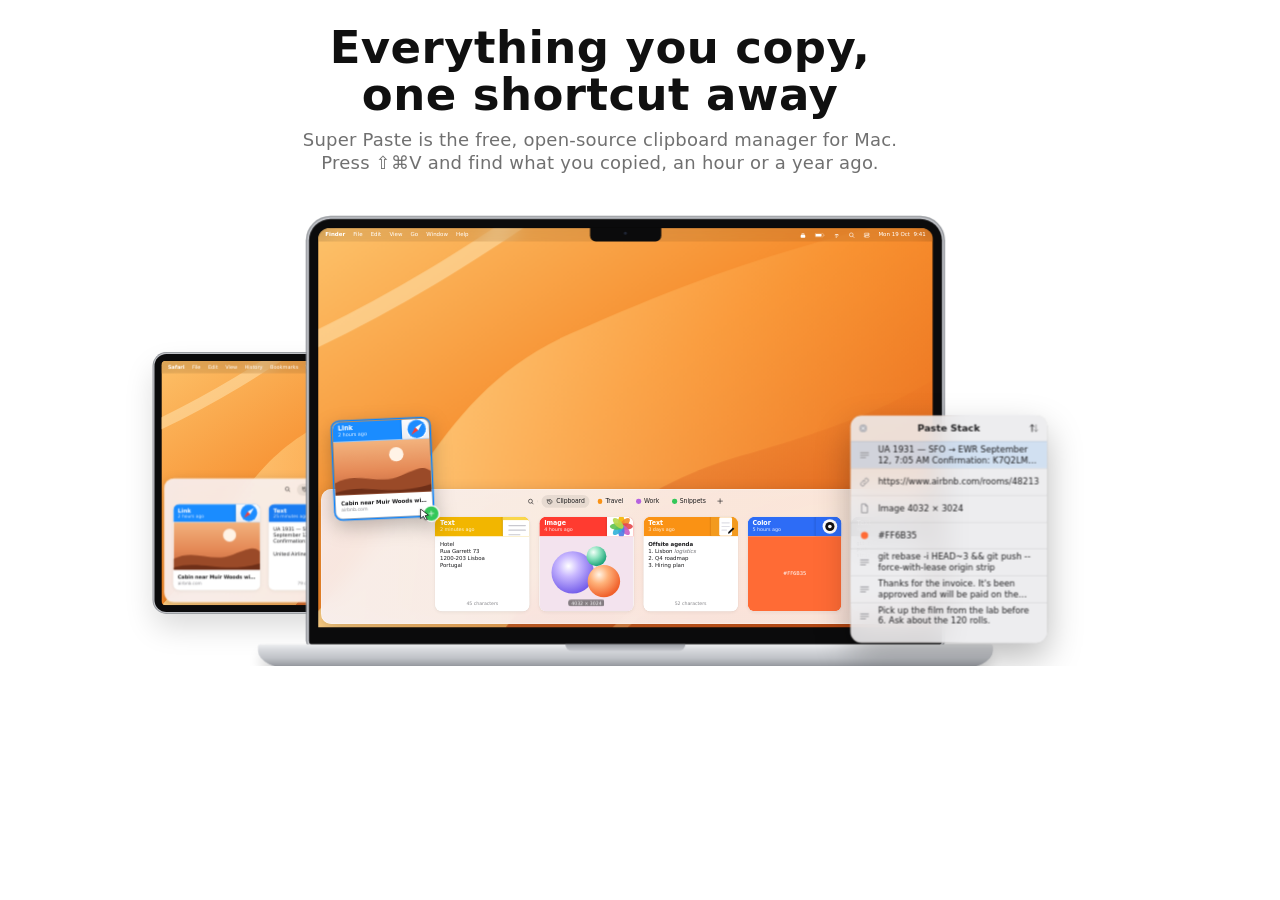
==== commit bc898815: "Website: rebuilt on the layout, type and motion of the Paste site Same section order, type scale, sp" ====
--- a/website/og.html
+++ b/website/og.html
@@ -1,40 +1,12 @@
 <!doctype html>
 <html lang="en"><head><meta charset="utf-8"><title>og image source: render at 1200×630 for og.png</title>
-<link rel="stylesheet" href="styles.css">
+<!-- og.png is this page at 1200×630: the site's own hero, framed without its buttons. Serve the folder over HTTP,
+     open og.html in a 1200×630 window and take a screenshot once the hero has settled (about two seconds). -->
 <style>
   html, body { margin: 0; width: 1200px; height: 630px; overflow: hidden; background: #fff; }
-  .og { position: relative; width: 1200px; height: 630px; padding: 64px 72px 0; }
-  .og .brand { font-size: 22px; gap: 12px; }
-  .og .brand img { width: 34px; height: 34px; }
-  .og h1 { margin: 24px 0 14px; font-size: 86px; }
-  .og .lead { font-size: 25px; max-width: 920px; }
-  .og .strip { left: 72px; right: 72px; bottom: -120px; height: 300px; transform: none; z-index: 1; border-radius: 28px; }
-  .og .cards { padding: 18px 24px; gap: 22px; }
-  .og .cards .card { --side: 232px; width: 232px; height: 232px; }
-  .og .fine { position: absolute; right: 72px; top: 76px; font-size: 16px; }
+  iframe { position: absolute; left: 0; top: -84px; width: 1600px; height: 1000px; border: 0; transform: scale(.75); transform-origin: 0 0; }
 </style></head>
 <body>
-<svg width="0" height="0" style="position:absolute" aria-hidden="true"><defs>
-<symbol id="ic-safari" viewBox="0 0 64 64"><rect width="64" height="64" rx="14" fill="#F2F2F5"/><circle cx="32" cy="32" r="20" fill="#1C8CFF"/><path d="M44 20 L35 35 L29 29 Z" fill="#fff"/><path d="M20 44 L29 29 L35 35 Z" fill="#FF3B30"/></symbol>
-<symbol id="ic-notes" viewBox="0 0 64 64"><rect width="64" height="64" rx="14" fill="#fff"/><rect width="64" height="18" fill="#F9D64C"/><rect width="64" height="14" rx="14" fill="#F9D64C"/><path d="M14 30h36M14 40h36M14 50h24" stroke="#C9C9CF" stroke-width="2.5" stroke-linecap="round"/></symbol>
-<symbol id="ic-mail" viewBox="0 0 64 64"><rect width="64" height="64" rx="14" fill="#2F86F6"/><rect x="12" y="18" width="40" height="28" rx="5" fill="#fff"/><path d="M14 22 L32 36 L50 22" fill="none" stroke="#1E7CF2" stroke-width="2.5" stroke-linejoin="round"/></symbol>
-<symbol id="ic-photos" viewBox="0 0 64 64"><rect width="64" height="64" rx="14" fill="#fff"/><g transform="translate(32 32)"><ellipse rx="7" ry="15" cy="-10" fill="#F5B400" opacity=".9"/><ellipse rx="7" ry="15" cy="-10" fill="#F28C28" opacity=".9" transform="rotate(45)"/><ellipse rx="7" ry="15" cy="-10" fill="#E5464B" opacity=".9" transform="rotate(90)"/><ellipse rx="7" ry="15" cy="-10" fill="#C85CC2" opacity=".9" transform="rotate(135)"/><ellipse rx="7" ry="15" cy="-10" fill="#4B7BE5" opacity=".9" transform="rotate(180)"/><ellipse rx="7" ry="15" cy="-10" fill="#30B2D9" opacity=".9" transform="rotate(225)"/><ellipse rx="7" ry="15" cy="-10" fill="#5FC24F" opacity=".9" transform="rotate(270)"/><ellipse rx="7" ry="15" cy="-10" fill="#B8D64A" opacity=".9" transform="rotate(315)"/></g></symbol>
-<symbol id="ic-meter" viewBox="0 0 64 64"><rect width="64" height="64" rx="14" fill="#2D6CF6"/><circle cx="32" cy="32" r="16" fill="#fff"/><circle cx="32" cy="32" r="10" fill="#111"/><circle cx="32" cy="32" r="4" fill="#fff"/></symbol>
-<symbol id="ic-terminal" viewBox="0 0 64 64"><rect width="64" height="64" rx="14" fill="#2B2B2E"/><rect x="6" y="10" width="52" height="44" rx="6" fill="#111"/><path d="M14 22l8 6-8 6" fill="none" stroke="#fff" stroke-width="3" stroke-linecap="round" stroke-linejoin="round"/><path d="M26 36h12" stroke="#fff" stroke-width="3" stroke-linecap="round"/></symbol>
-</defs></svg>
-<div class="og">
-  <a class="brand"><img src="icon.svg" alt="">Super Paste</a>
-  <span class="fine">Free · open source · macOS 14+</span>
-  <h1>Everything you copy, <span class="lite">kept.</span></h1>
-  <p class="lead">A clipboard manager for your Mac. Press ⇧⌘V in any app, find what you copied, paste it where you are. Nothing leaves your Mac.</p>
-  <div class="strip open" style="--k: 12px">
-    <div class="cards">
-      <article class="card sel"><div class="card-hd" style="--hdr:#F2B600"><div class="lab"><b>Text</b><span>2 minutes ago</span></div><svg class="app" viewBox="0 0 64 64"><use href="#ic-notes"/></svg></div><div class="card-bd text">Rua Garrett 73, 1200-203 Lisboa</div><div class="card-ft">31 characters</div></article>
-      <article class="card"><div class="card-hd" style="--hdr:#0A7AFF"><div class="lab"><b>Link</b><span>2 hours ago</span></div><svg class="app" viewBox="0 0 64 64"><use href="#ic-safari"/></svg></div><div class="card-bd link"><div class="pv" style="--pv:linear-gradient(160deg,#e8c39e,#6b3f24)"><div class="fav"><svg viewBox="0 0 64 64"><use href="#ic-safari"/></svg></div></div><div class="meta"><b>Cabin near Muir Woods with a view</b><span>airbnb.com</span></div></div></article>
-      <article class="card"><div class="card-hd" style="--hdr:#FF3B30"><div class="lab"><b>Image</b><span>4 hours ago</span></div><svg class="app" viewBox="0 0 64 64"><use href="#ic-photos"/></svg></div><div class="card-bd image" style="--img:linear-gradient(170deg,#d9b48f,#a88d8a 45%,#4f5566)"><span class="pill">4032 × 3024</span></div></article>
-      <article class="card"><div class="card-hd" style="--hdr:#0A7AFF"><div class="lab"><b>Color</b><span>5 hours ago</span></div><svg class="app" viewBox="0 0 64 64"><use href="#ic-meter"/></svg></div><div class="card-bd color" style="--c:#FF6B35;--on:#fff">#FF6B35</div></article>
-      <article class="card"><div class="card-hd" style="--hdr:#454D4D"><div class="lab"><b>Text</b><span>Yesterday</span></div><svg class="app" viewBox="0 0 64 64"><use href="#ic-terminal"/></svg></div><div class="card-bd text mono">git rebase -i HEAD~3 && git push --force-with-lease origin strip</div><div class="card-ft">64 characters</div></article>
-    </div>
-  </div>
-</div>
-</body></html>
+<iframe src="index.html" title="Super Paste" scrolling="no" onload="var d=this.contentDocument; var c=d.querySelector('.hero .ctas'); if (c) c.style.display='none';"></iframe>
+</body>
+</html>
